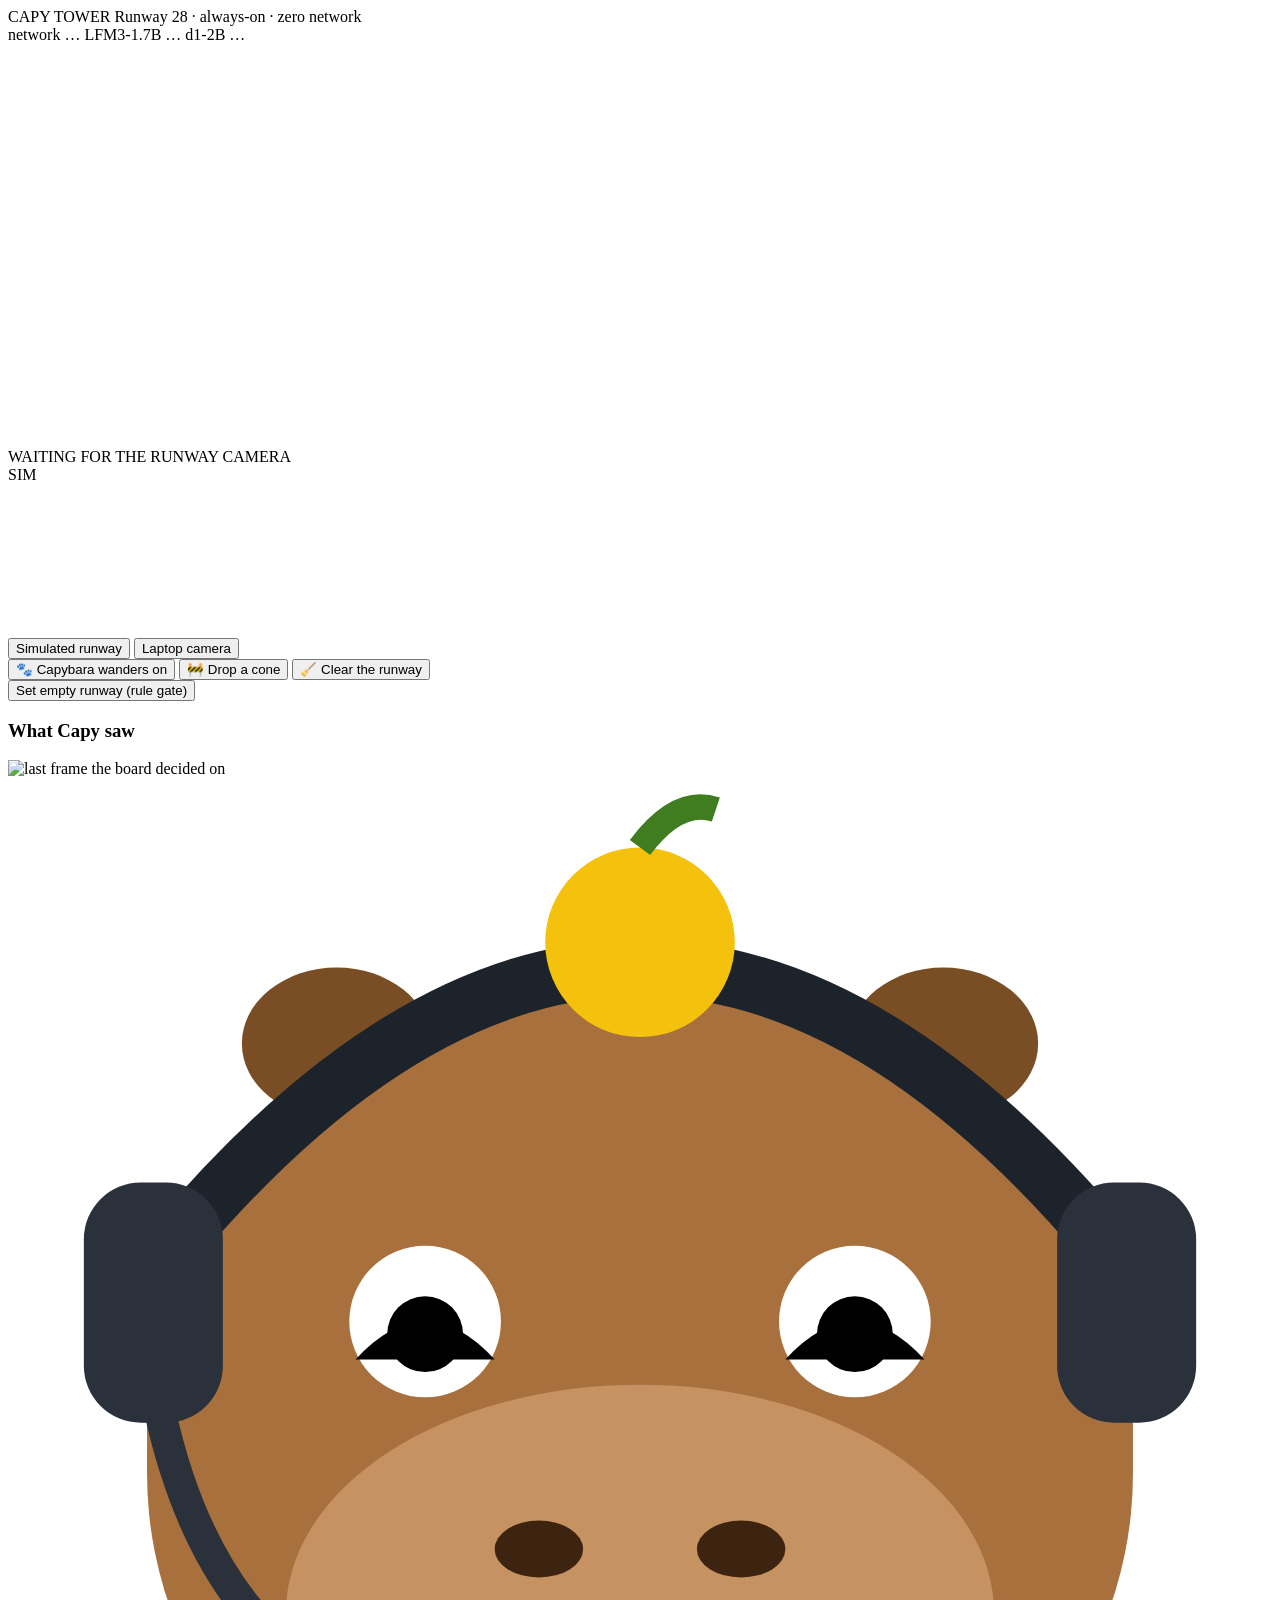
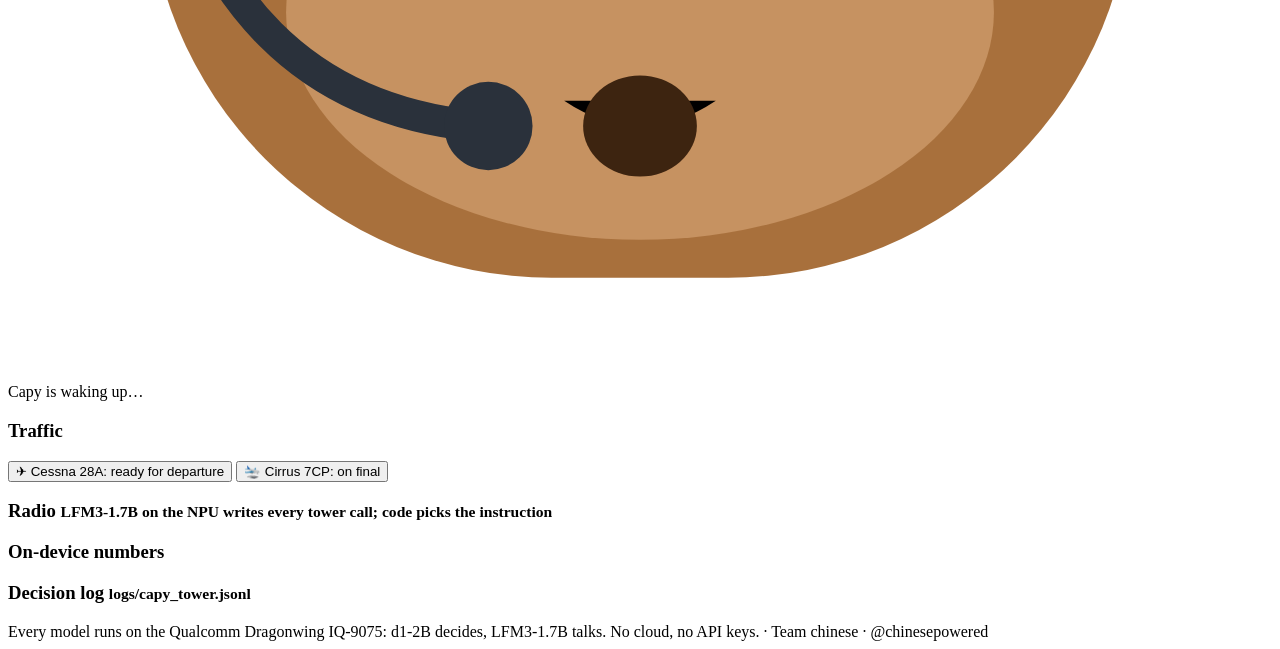
==== capy_tower/static/index.html @ d3e9fbf6 "Capy Tower: offline runway monitor on the Dragonwing IQ-9075 d1-2B (CPU) decides whether the runway " ====
<!doctype html>
<html lang="en">
<head>
<meta charset="utf-8">
<meta name="viewport" content="width=device-width, initial-scale=1">
<title>Capy Tower</title>
<link rel="stylesheet" href="/static/style.css">
</head>
<body>
<header>
  <div class="brand">
    <span class="logo">CAPY TOWER</span>
    <span class="sub">Runway 28 · always-on · zero network</span>
  </div>
  <div class="badges">
    <span id="b-net" class="badge">network …</span>
    <span id="b-lfm" class="badge">LFM3-1.7B …</span>
    <span id="b-gate" class="badge">d1-2B …</span>
  </div>
</header>

<main>
  <section class="left">
    <div class="viewwrap">
      <canvas id="view" width="640" height="400"></canvas>
      <div id="ribbon" class="ribbon wait">WAITING FOR THE RUNWAY CAMERA</div>
      <div id="simbadge" class="simbadge">SIM</div>
      <video id="video" playsinline muted></video>
    </div>
    <div class="controls">
      <div class="seg">
        <button id="m-sim" class="on">Simulated runway</button>
        <button id="m-cam">Laptop camera</button>
      </div>
      <div id="simctl" class="row">
        <button id="s-capy">🐾 Capybara wanders on</button>
        <button id="s-cone">🚧 Drop a cone</button>
        <button id="s-clear">🧹 Clear the runway</button>
      </div>
      <div id="rulectl" class="row hidden">
        <button id="s-base">Set empty runway (rule gate)</button>
      </div>
    </div>
    <div class="panel">
      <h3>What Capy saw <small id="d-meta"></small></h3>
      <div class="saw">
        <img id="d-img" alt="last frame the board decided on">
        <div class="bars" id="bars"></div>
      </div>
    </div>
  </section>

  <section class="right">
    <div class="panel capypanel">
      <svg id="capy" class="mood-chill" viewBox="0 0 200 190" aria-label="Capy the tower capybara">
        <ellipse cx="52" cy="42" rx="15" ry="12" fill="#7a4e24"/>
        <ellipse cx="148" cy="42" rx="15" ry="12" fill="#7a4e24"/>
        <rect x="22" y="34" width="156" height="140" rx="64" fill="#a8703c"/>
        <ellipse cx="100" cy="132" rx="56" ry="36" fill="#c69261"/>
        <ellipse cx="84" cy="122" rx="7" ry="4.5" fill="#3d2410"/>
        <ellipse cx="116" cy="122" rx="7" ry="4.5" fill="#3d2410"/>
        <g class="eyes e-chill"><path d="M55 88 q11 -8 22 0" /><path d="M123 88 q11 -8 22 0" /></g>
        <g class="eyes e-alert"><circle cx="66" cy="88" r="7"/><circle cx="134" cy="88" r="7"/></g>
        <g class="eyes e-alarmed"><circle cx="66" cy="86" r="12" fill="#fff"/><circle cx="134" cy="86" r="12" fill="#fff"/><circle cx="66" cy="88" r="6"/><circle cx="134" cy="88" r="6"/></g>
        <g class="eyes e-happy"><path d="M55 92 q11 -12 22 0" /><path d="M123 92 q11 -12 22 0" /></g>
        <path class="mouth m-calm" d="M88 146 q12 8 24 0"/>
        <ellipse class="mouth m-alarmed" cx="100" cy="150" rx="9" ry="8" fill="#3d2410"/>
        <path d="M26 74 Q100 -14 174 74" stroke="#1d232b" stroke-width="9" fill="none" stroke-linecap="round"/>
        <rect x="12" y="64" width="22" height="38" rx="9" fill="#2a313b"/>
        <rect x="166" y="64" width="22" height="38" rx="9" fill="#2a313b"/>
        <path d="M24 100 Q34 146 74 150" stroke="#2a313b" stroke-width="5" fill="none" stroke-linecap="round"/>
        <circle cx="76" cy="150" r="7" fill="#2a313b"/>
        <g class="yuzu"><circle cx="100" cy="26" r="15" fill="#f4c20d"/><path d="M100 11 q6 -8 12 -6" stroke="#3f7d20" stroke-width="4" fill="none"/></g>
      </svg>
      <div class="bubble">
        <div id="say" class="say">Capy is waking up…</div>
        <div id="saymeta" class="saymeta"></div>
      </div>
    </div>

    <div class="panel">
      <h3>Traffic</h3>
      <div id="traffic" class="traffic"></div>
      <div class="row">
        <button id="r-takeoff">✈ Cessna 28A: ready for departure</button>
        <button id="r-landing">🛬 Cirrus 7CP: on final</button>
      </div>
    </div>

    <div class="panel">
      <h3>Radio <small>LFM3-1.7B on the NPU writes every tower call; code picks the instruction</small></h3>
      <div id="radio" class="radio"></div>
    </div>

    <div class="panel">
      <h3>On-device numbers</h3>
      <div id="metrics" class="metrics"></div>
    </div>

    <div class="panel">
      <h3>Decision log <small id="logpath">logs/capy_tower.jsonl</small></h3>
      <pre id="log" class="log"></pre>
    </div>
  </section>
</main>

<footer>
  Every model runs on the Qualcomm Dragonwing IQ-9075: d1-2B decides, LFM3-1.7B talks. No cloud, no API keys.
  · Team chinese · @chinesepowered
</footer>
<script src="/static/app.js"></script>
</body>
</html>
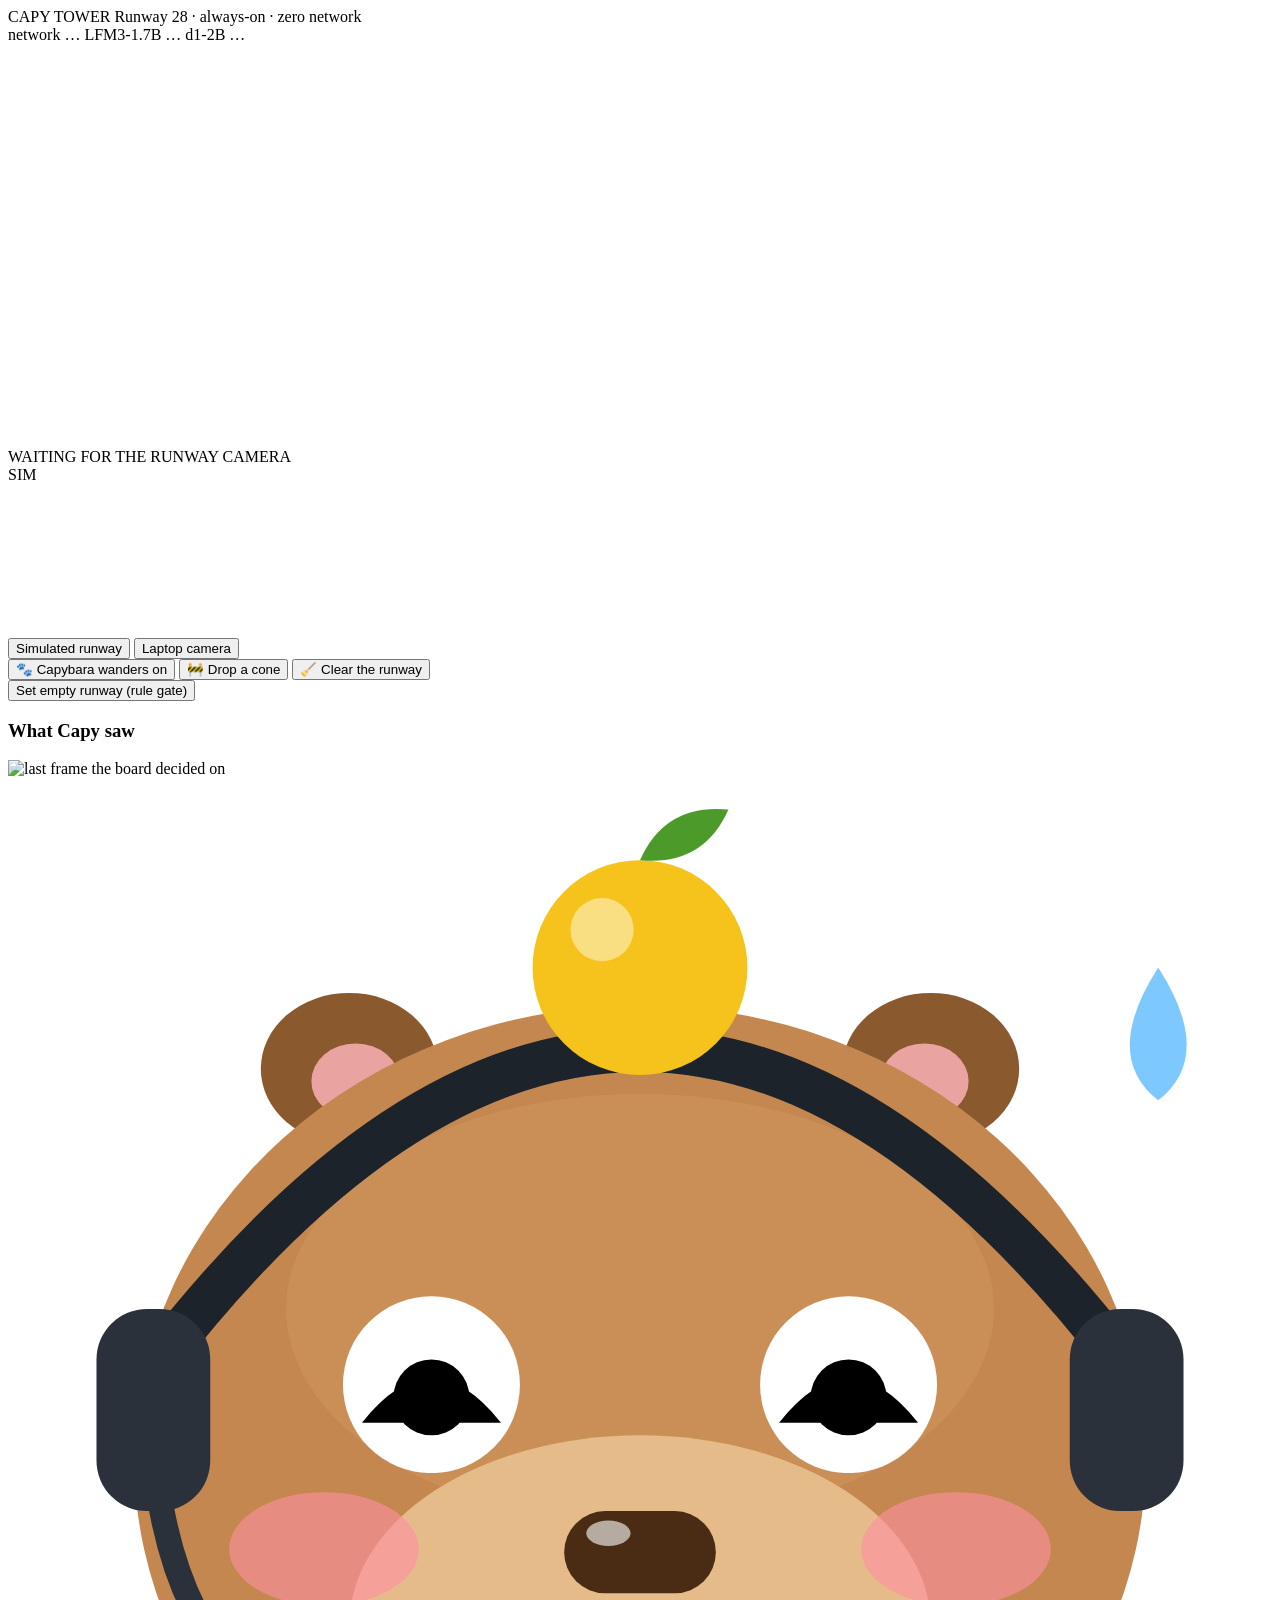
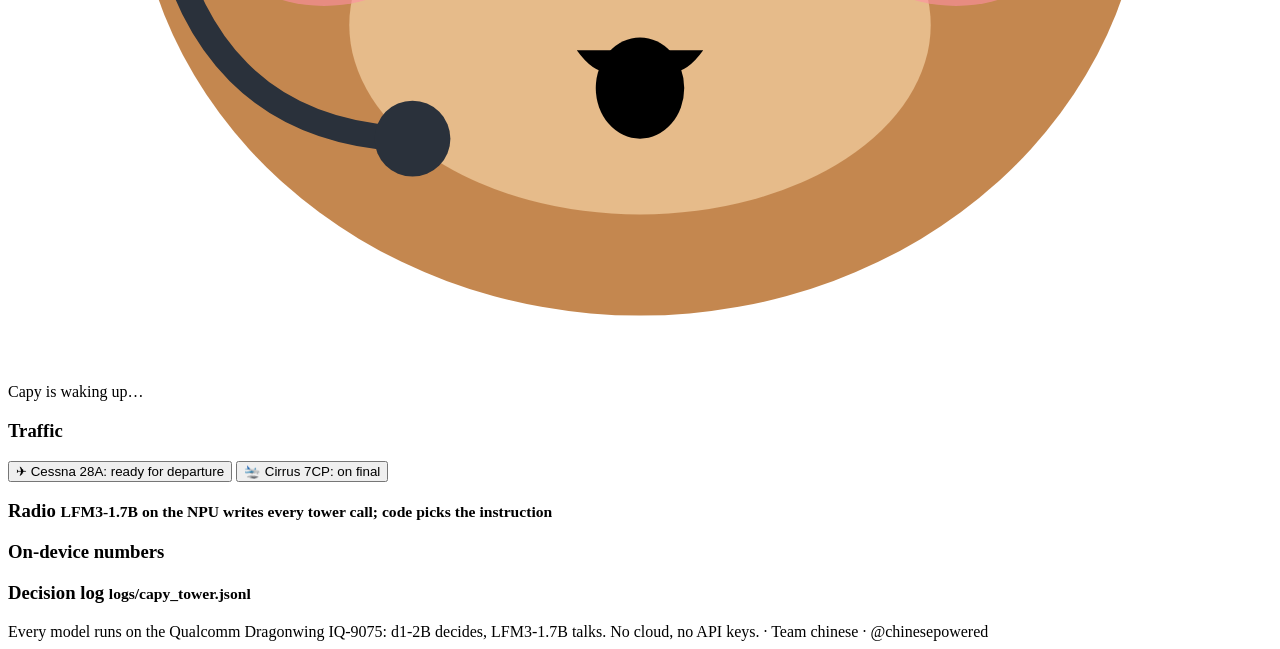
==== commit dbcee82c: "Cuter Capy: round face, sparkly eyes, rosy cheeks, yuzu" ====
--- a/capy_tower/static/index.html
+++ b/capy_tower/static/index.html
@@ -53,24 +53,49 @@
   <section class="right">
     <div class="panel capypanel">
       <svg id="capy" class="mood-chill" viewBox="0 0 200 190" aria-label="Capy the tower capybara">
-        <ellipse cx="52" cy="42" rx="15" ry="12" fill="#7a4e24"/>
-        <ellipse cx="148" cy="42" rx="15" ry="12" fill="#7a4e24"/>
-        <rect x="22" y="34" width="156" height="140" rx="64" fill="#a8703c"/>
-        <ellipse cx="100" cy="132" rx="56" ry="36" fill="#c69261"/>
-        <ellipse cx="84" cy="122" rx="7" ry="4.5" fill="#3d2410"/>
-        <ellipse cx="116" cy="122" rx="7" ry="4.5" fill="#3d2410"/>
-        <g class="eyes e-chill"><path d="M55 88 q11 -8 22 0" /><path d="M123 88 q11 -8 22 0" /></g>
-        <g class="eyes e-alert"><circle cx="66" cy="88" r="7"/><circle cx="134" cy="88" r="7"/></g>
-        <g class="eyes e-alarmed"><circle cx="66" cy="86" r="12" fill="#fff"/><circle cx="134" cy="86" r="12" fill="#fff"/><circle cx="66" cy="88" r="6"/><circle cx="134" cy="88" r="6"/></g>
-        <g class="eyes e-happy"><path d="M55 92 q11 -12 22 0" /><path d="M123 92 q11 -12 22 0" /></g>
-        <path class="mouth m-calm" d="M88 146 q12 8 24 0"/>
-        <ellipse class="mouth m-alarmed" cx="100" cy="150" rx="9" ry="8" fill="#3d2410"/>
-        <path d="M26 74 Q100 -14 174 74" stroke="#1d232b" stroke-width="9" fill="none" stroke-linecap="round"/>
-        <rect x="12" y="64" width="22" height="38" rx="9" fill="#2a313b"/>
-        <rect x="166" y="64" width="22" height="38" rx="9" fill="#2a313b"/>
-        <path d="M24 100 Q34 146 74 150" stroke="#2a313b" stroke-width="5" fill="none" stroke-linecap="round"/>
-        <circle cx="76" cy="150" r="7" fill="#2a313b"/>
-        <g class="yuzu"><circle cx="100" cy="26" r="15" fill="#f4c20d"/><path d="M100 11 q6 -8 12 -6" stroke="#3f7d20" stroke-width="4" fill="none"/></g>
+        <!-- ears -->
+        <ellipse cx="54" cy="46" rx="14" ry="12" fill="#8a5a2e"/>
+        <ellipse cx="146" cy="46" rx="14" ry="12" fill="#8a5a2e"/>
+        <ellipse cx="55" cy="48" rx="7" ry="6" fill="#e9a3a0"/>
+        <ellipse cx="145" cy="48" rx="7" ry="6" fill="#e9a3a0"/>
+        <!-- big round head and soft muzzle -->
+        <ellipse cx="100" cy="108" rx="80" ry="72" fill="#c4874f"/>
+        <ellipse cx="100" cy="84" rx="56" ry="34" fill="#d09660" opacity=".55"/>
+        <ellipse cx="100" cy="134" rx="46" ry="30" fill="#e6bb8a"/>
+        <!-- rosy cheeks -->
+        <ellipse cx="50" cy="122" rx="15" ry="9" fill="#ff8fa3" opacity=".6"/>
+        <ellipse cx="150" cy="122" rx="15" ry="9" fill="#ff8fa3" opacity=".6"/>
+        <!-- eyes, one set per mood -->
+        <g class="eyes e-chill"><path d="M56 98 q11 9 22 0" /><path d="M122 98 q11 9 22 0" /></g>
+        <g class="eyes e-alert">
+          <ellipse cx="67" cy="98" rx="10" ry="12"/><ellipse cx="133" cy="98" rx="10" ry="12"/>
+          <circle cx="71" cy="93" r="4" fill="#fff" stroke="none"/><circle cx="137" cy="93" r="4" fill="#fff" stroke="none"/>
+          <circle cx="64" cy="103" r="2" fill="#fff" stroke="none"/><circle cx="130" cy="103" r="2" fill="#fff" stroke="none"/>
+        </g>
+        <g class="eyes e-alarmed">
+          <circle cx="67" cy="96" r="14" fill="#fff" stroke-width="3"/><circle cx="133" cy="96" r="14" fill="#fff" stroke-width="3"/>
+          <circle cx="67" cy="98" r="6" stroke="none"/><circle cx="133" cy="98" r="6" stroke="none"/>
+          <path d="M182 30 q9 14 0 21 q-9 -7 0 -21z" style="fill:#7cc8ff;stroke:none"/>
+        </g>
+        <g class="eyes e-happy"><path d="M56 102 q11 -14 22 0" /><path d="M122 102 q11 -14 22 0" /></g>
+        <!-- little nose with a shine -->
+        <rect x="88" y="116" width="24" height="13" rx="6.5" fill="#4a2c14"/>
+        <ellipse cx="95" cy="119.5" rx="3.5" ry="2" fill="#fff" opacity=".6"/>
+        <!-- mouths -->
+        <path class="mouth m-calm" d="M90 138 q5 7 10 0 q5 7 10 0"/>
+        <ellipse class="mouth m-alarmed" cx="100" cy="144" rx="7" ry="8"/>
+        <!-- headset -->
+        <path d="M24 92 Q100 -6 176 92" stroke="#1d232b" stroke-width="7" fill="none" stroke-linecap="round"/>
+        <rect x="14" y="84" width="18" height="32" rx="8" fill="#2a313b"/>
+        <rect x="168" y="84" width="18" height="32" rx="8" fill="#2a313b"/>
+        <path d="M24 114 Q30 150 62 152" stroke="#2a313b" stroke-width="4" fill="none" stroke-linecap="round"/>
+        <circle cx="64" cy="152" r="6" fill="#2a313b"/>
+        <!-- the yuzu every capybara deserves -->
+        <g class="yuzu">
+          <circle cx="100" cy="30" r="17" fill="#f6c21c"/>
+          <circle cx="94" cy="24" r="5" fill="#fff" opacity=".45"/>
+          <path d="M100 13 q4 -9 14 -8 q-4 9 -14 8z" fill="#4c9a2a"/>
+        </g>
       </svg>
       <div class="bubble">
         <div id="say" class="say">Capy is waking up…</div>
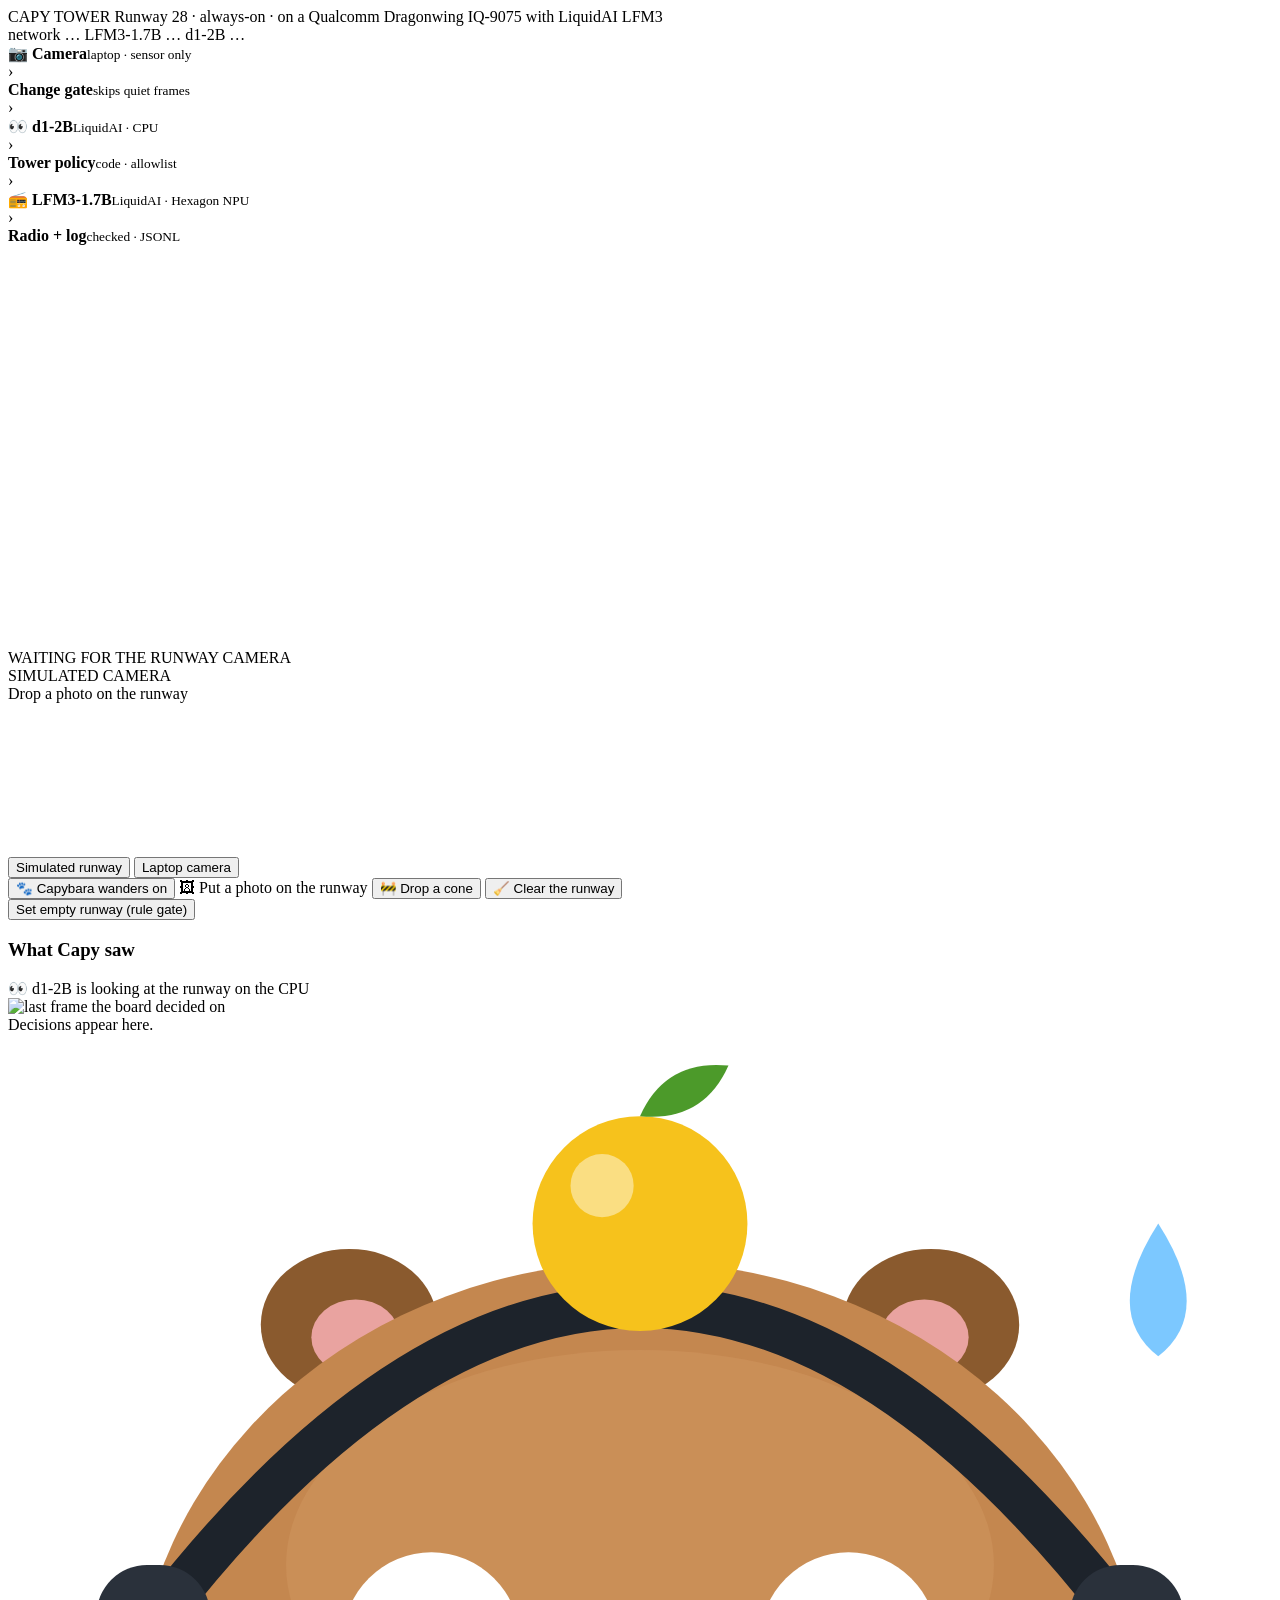
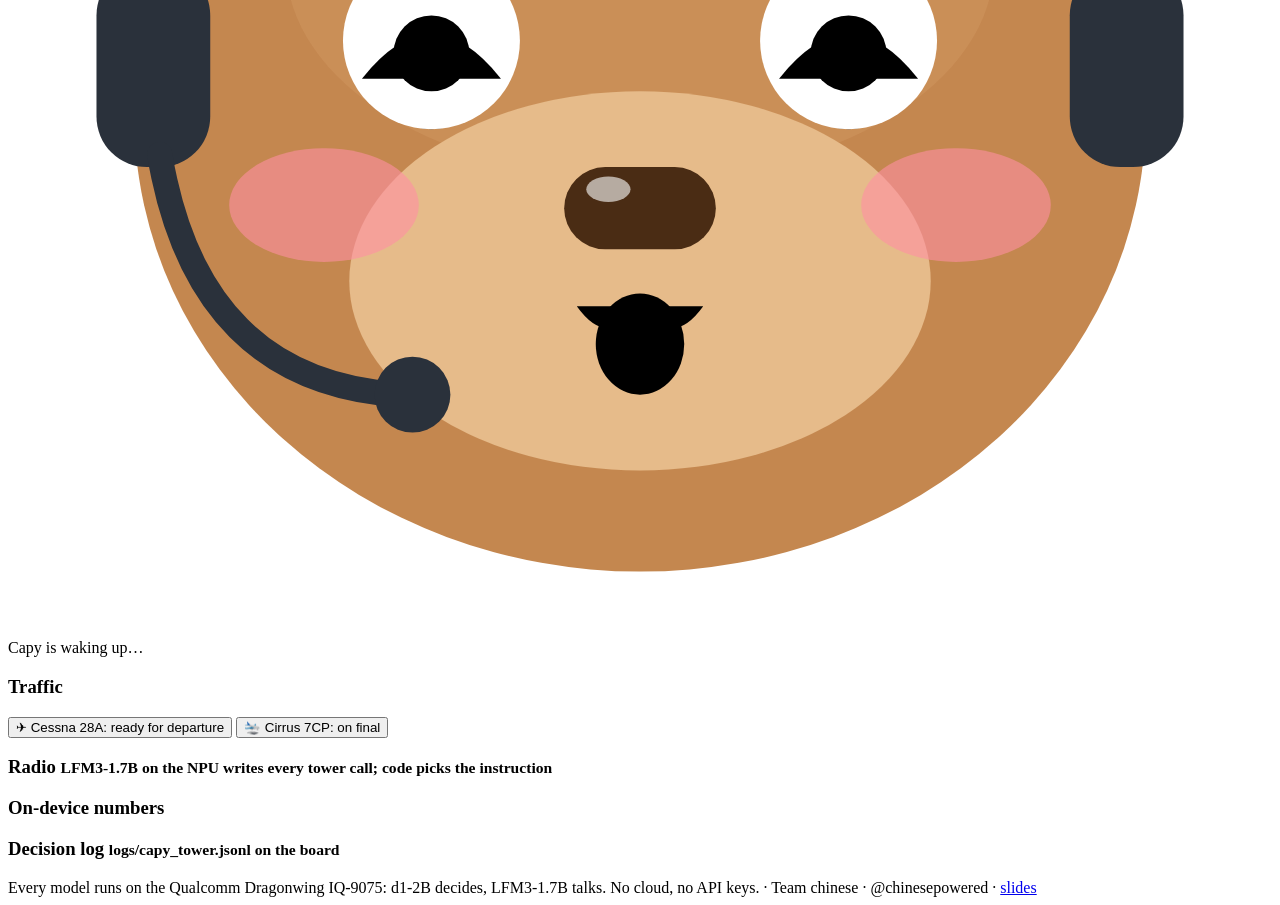
==== commit 16b91f78: "Photo upload for live demos, pipeline strip and d1 progress on the tower screen, combined blocked sc" ====
--- a/capy_tower/static/index.html
+++ b/capy_tower/static/index.html
@@ -10,21 +10,36 @@
 <header>
   <div class="brand">
     <span class="logo">CAPY TOWER</span>
-    <span class="sub">Runway 28 · always-on · zero network</span>
+    <span class="sub">Runway 28 · always-on · on a Qualcomm Dragonwing IQ-9075 with LiquidAI LFM3</span>
   </div>
   <div class="badges">
-    <span id="b-net" class="badge">network …</span>
+    <span id="b-net" class="badge big">network …</span>
     <span id="b-lfm" class="badge">LFM3-1.7B …</span>
     <span id="b-gate" class="badge">d1-2B …</span>
   </div>
 </header>
 
+<nav class="pipe" aria-label="What the board is doing">
+  <div class="stage" id="p-cam"><b>📷 Camera</b><small>laptop · sensor only</small></div>
+  <span class="arr">›</span>
+  <div class="stage" id="p-gate"><b>Change gate</b><small>skips quiet frames</small></div>
+  <span class="arr">›</span>
+  <div class="stage" id="p-d1"><b>👀 d1-2B</b><small>LiquidAI · CPU</small></div>
+  <span class="arr">›</span>
+  <div class="stage" id="p-pol"><b>Tower policy</b><small>code · allowlist</small></div>
+  <span class="arr">›</span>
+  <div class="stage" id="p-lfm"><b>📻 LFM3-1.7B</b><small>LiquidAI · Hexagon NPU</small></div>
+  <span class="arr">›</span>
+  <div class="stage" id="p-radio"><b>Radio + log</b><small>checked · JSONL</small></div>
+</nav>
+
 <main>
   <section class="left">
-    <div class="viewwrap">
+    <div class="viewwrap" id="viewwrap">
       <canvas id="view" width="640" height="400"></canvas>
       <div id="ribbon" class="ribbon wait">WAITING FOR THE RUNWAY CAMERA</div>
-      <div id="simbadge" class="simbadge">SIM</div>
+      <div id="simbadge" class="simbadge">SIMULATED CAMERA</div>
+      <div id="dropzone" class="dropzone">Drop a photo on the runway</div>
       <video id="video" playsinline muted></video>
     </div>
     <div class="controls">
@@ -34,6 +49,8 @@
       </div>
       <div id="simctl" class="row">
         <button id="s-capy">🐾 Capybara wanders on</button>
+        <label class="btn" for="s-photo">🖼 Put a photo on the runway</label>
+        <input id="s-photo" type="file" accept="image/*" hidden>
         <button id="s-cone">🚧 Drop a cone</button>
         <button id="s-clear">🧹 Clear the runway</button>
       </div>
@@ -43,9 +60,13 @@
     </div>
     <div class="panel">
       <h3>What Capy saw <small id="d-meta"></small></h3>
+      <div id="d1wait" class="d1wait hidden">
+        <span>👀 d1-2B is looking at the runway on the CPU</span>
+        <div class="prog"><div id="d1prog"></div></div>
+      </div>
       <div class="saw">
         <img id="d-img" alt="last frame the board decided on">
-        <div class="bars" id="bars"></div>
+        <div class="bars" id="bars"><div class="hint">Decisions appear here.</div></div>
       </div>
     </div>
   </section>
@@ -53,19 +74,15 @@
   <section class="right">
     <div class="panel capypanel">
       <svg id="capy" class="mood-chill" viewBox="0 0 200 190" aria-label="Capy the tower capybara">
-        <!-- ears -->
         <ellipse cx="54" cy="46" rx="14" ry="12" fill="#8a5a2e"/>
         <ellipse cx="146" cy="46" rx="14" ry="12" fill="#8a5a2e"/>
         <ellipse cx="55" cy="48" rx="7" ry="6" fill="#e9a3a0"/>
         <ellipse cx="145" cy="48" rx="7" ry="6" fill="#e9a3a0"/>
-        <!-- big round head and soft muzzle -->
         <ellipse cx="100" cy="108" rx="80" ry="72" fill="#c4874f"/>
         <ellipse cx="100" cy="84" rx="56" ry="34" fill="#d09660" opacity=".55"/>
         <ellipse cx="100" cy="134" rx="46" ry="30" fill="#e6bb8a"/>
-        <!-- rosy cheeks -->
         <ellipse cx="50" cy="122" rx="15" ry="9" fill="#ff8fa3" opacity=".6"/>
         <ellipse cx="150" cy="122" rx="15" ry="9" fill="#ff8fa3" opacity=".6"/>
-        <!-- eyes, one set per mood -->
         <g class="eyes e-chill"><path d="M56 98 q11 9 22 0" /><path d="M122 98 q11 9 22 0" /></g>
         <g class="eyes e-alert">
           <ellipse cx="67" cy="98" rx="10" ry="12"/><ellipse cx="133" cy="98" rx="10" ry="12"/>
@@ -78,19 +95,15 @@
           <path d="M182 30 q9 14 0 21 q-9 -7 0 -21z" style="fill:#7cc8ff;stroke:none"/>
         </g>
         <g class="eyes e-happy"><path d="M56 102 q11 -14 22 0" /><path d="M122 102 q11 -14 22 0" /></g>
-        <!-- little nose with a shine -->
         <rect x="88" y="116" width="24" height="13" rx="6.5" fill="#4a2c14"/>
         <ellipse cx="95" cy="119.5" rx="3.5" ry="2" fill="#fff" opacity=".6"/>
-        <!-- mouths -->
         <path class="mouth m-calm" d="M90 138 q5 7 10 0 q5 7 10 0"/>
         <ellipse class="mouth m-alarmed" cx="100" cy="144" rx="7" ry="8"/>
-        <!-- headset -->
         <path d="M24 92 Q100 -6 176 92" stroke="#1d232b" stroke-width="7" fill="none" stroke-linecap="round"/>
         <rect x="14" y="84" width="18" height="32" rx="8" fill="#2a313b"/>
         <rect x="168" y="84" width="18" height="32" rx="8" fill="#2a313b"/>
         <path d="M24 114 Q30 150 62 152" stroke="#2a313b" stroke-width="4" fill="none" stroke-linecap="round"/>
         <circle cx="64" cy="152" r="6" fill="#2a313b"/>
-        <!-- the yuzu every capybara deserves -->
         <g class="yuzu">
           <circle cx="100" cy="30" r="17" fill="#f6c21c"/>
           <circle cx="94" cy="24" r="5" fill="#fff" opacity=".45"/>
@@ -123,7 +136,7 @@
     </div>
 
     <div class="panel">
-      <h3>Decision log <small id="logpath">logs/capy_tower.jsonl</small></h3>
+      <h3>Decision log <small>logs/capy_tower.jsonl on the board</small></h3>
       <pre id="log" class="log"></pre>
     </div>
   </section>
@@ -131,7 +144,7 @@
 
 <footer>
   Every model runs on the Qualcomm Dragonwing IQ-9075: d1-2B decides, LFM3-1.7B talks. No cloud, no API keys.
-  · Team chinese · @chinesepowered
+  · Team chinese · @chinesepowered · <a href="/static/slides.html">slides</a>
 </footer>
 <script src="/static/app.js"></script>
 </body>
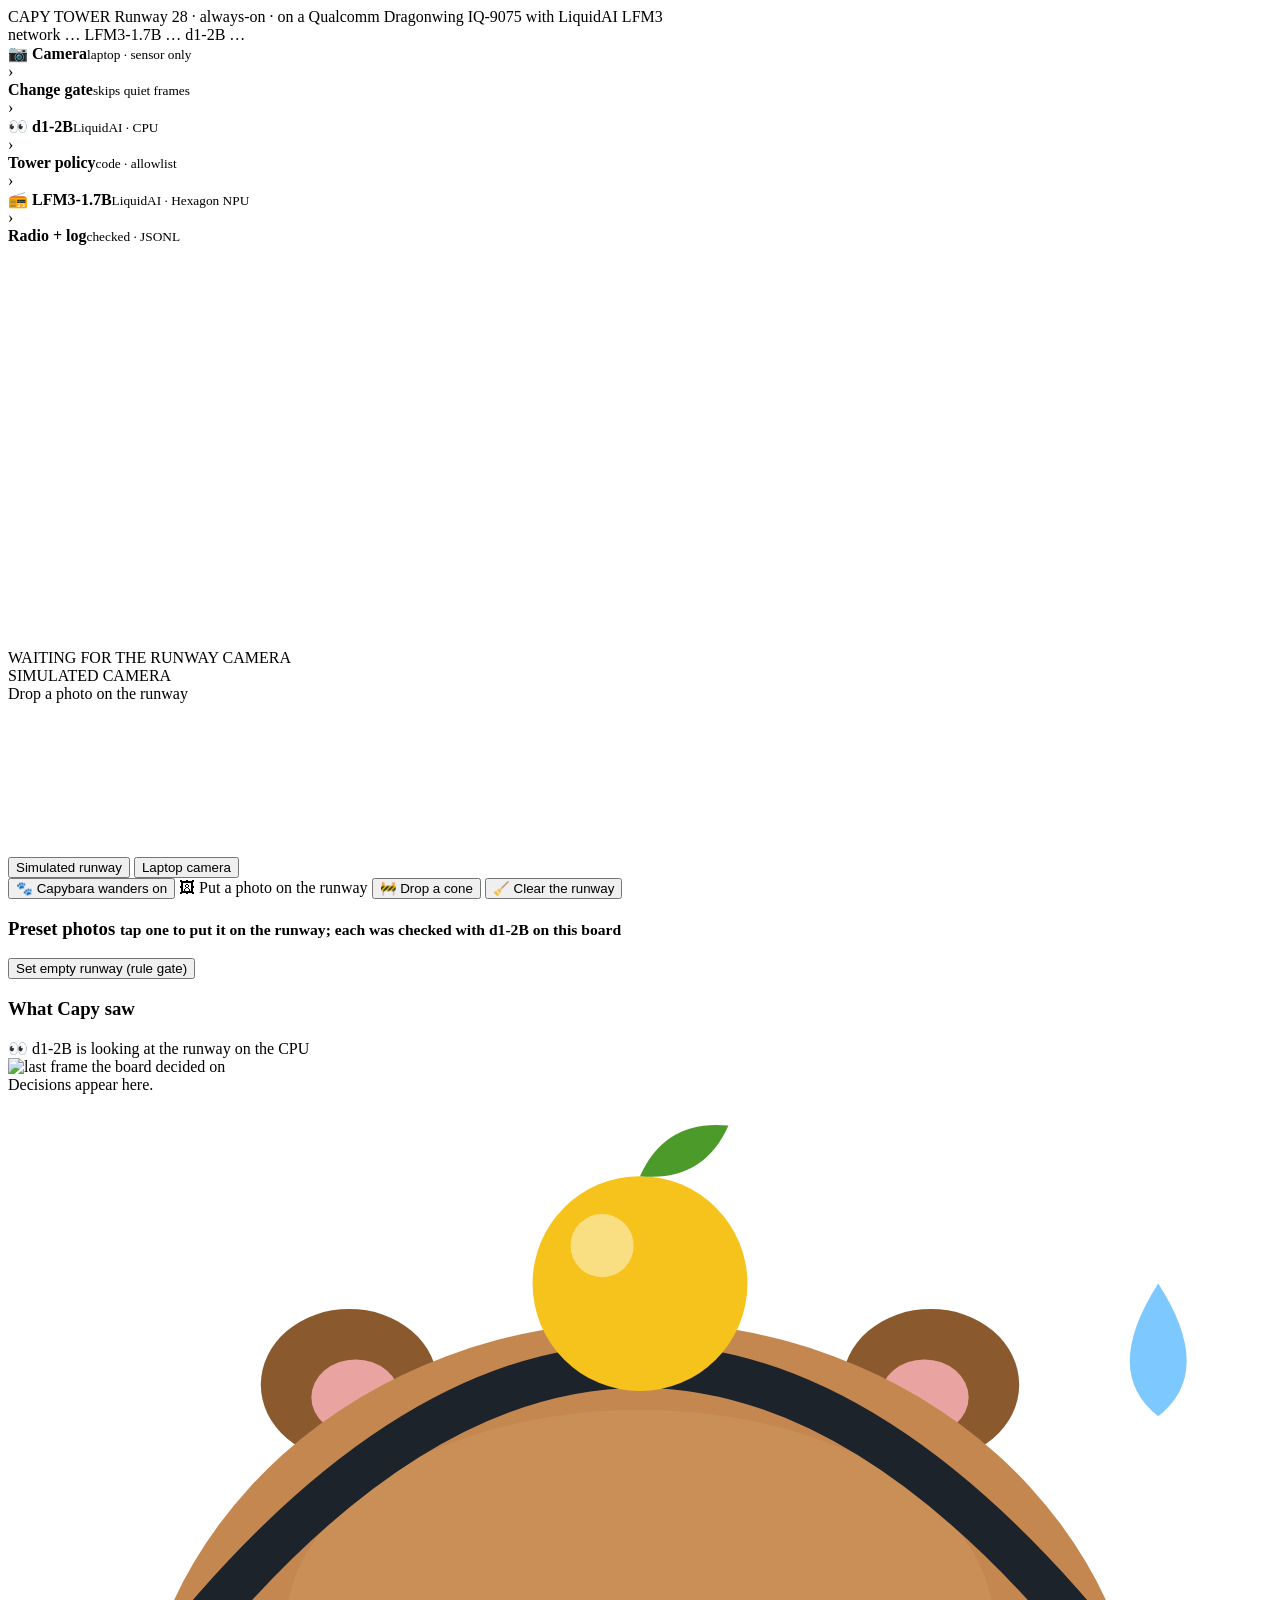
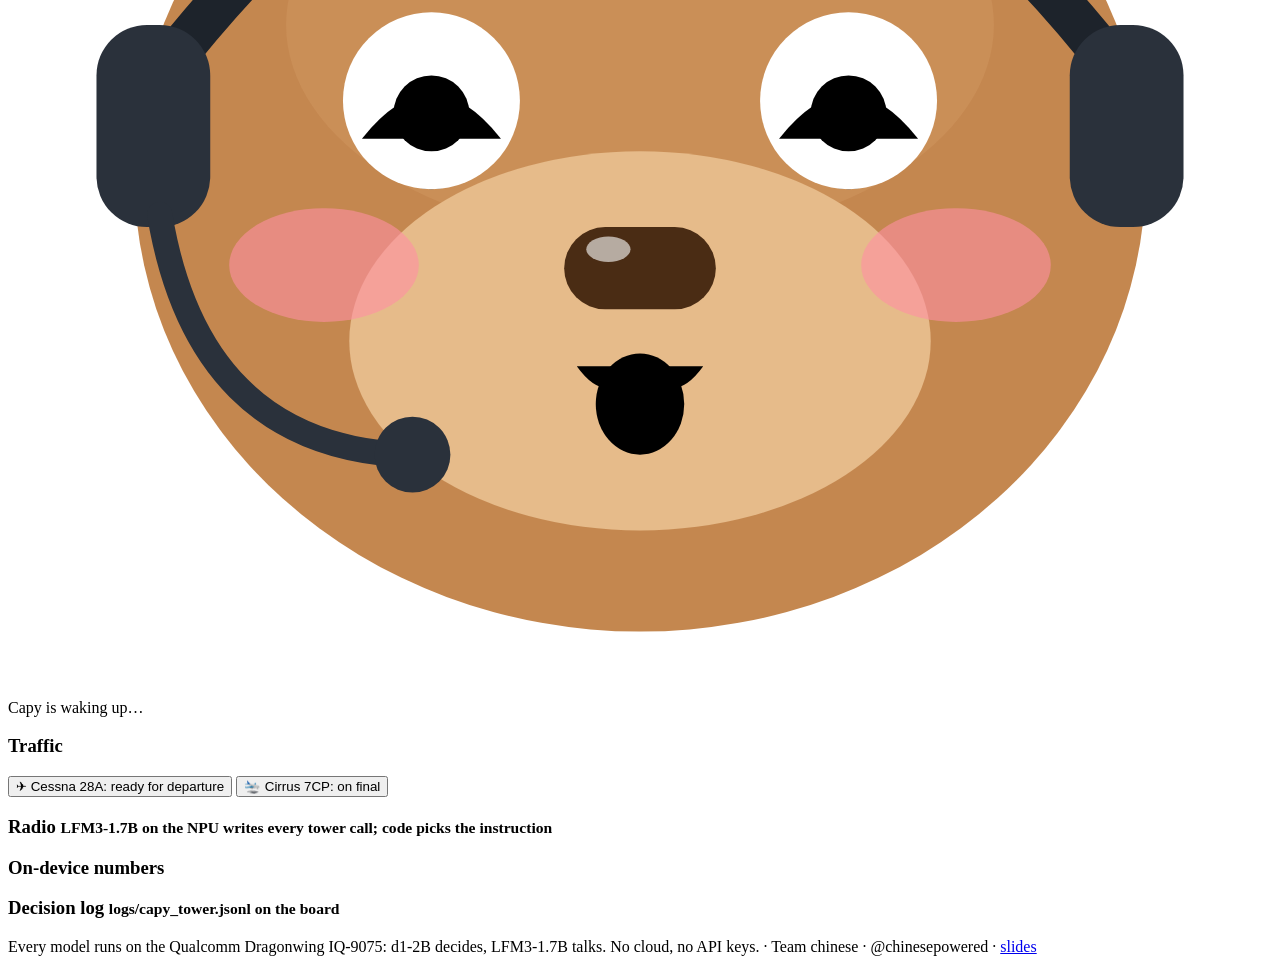
==== commit e9835697: "Preset runway photos, each checked with d1-2B on the board" ====
--- a/capy_tower/static/index.html
+++ b/capy_tower/static/index.html
@@ -53,6 +53,10 @@
         <input id="s-photo" type="file" accept="image/*" hidden>
         <button id="s-cone">🚧 Drop a cone</button>
         <button id="s-clear">🧹 Clear the runway</button>
+      </div>
+      <div class="presetwrap">
+        <h3>Preset photos <small>tap one to put it on the runway; each was checked with d1-2B on this board</small></h3>
+        <div id="presets" class="presets"></div>
       </div>
       <div id="rulectl" class="row hidden">
         <button id="s-base">Set empty runway (rule gate)</button>
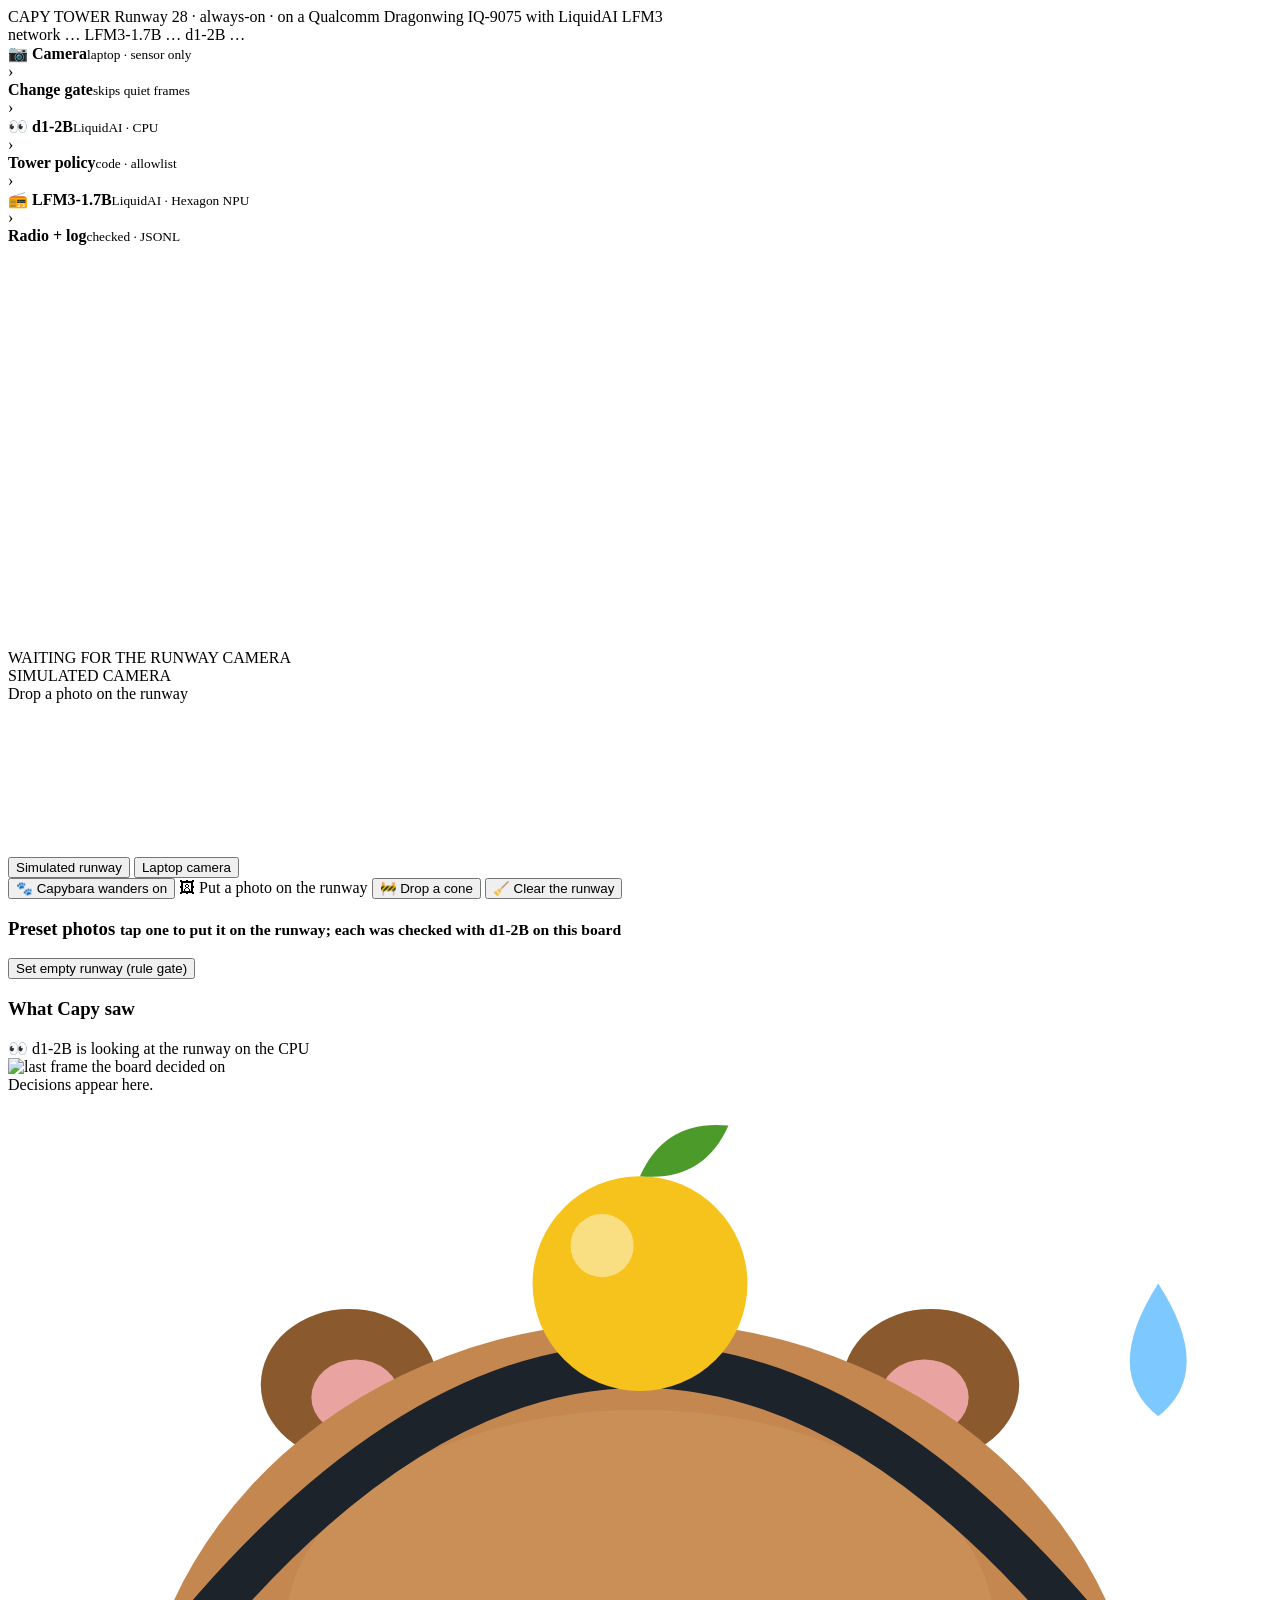
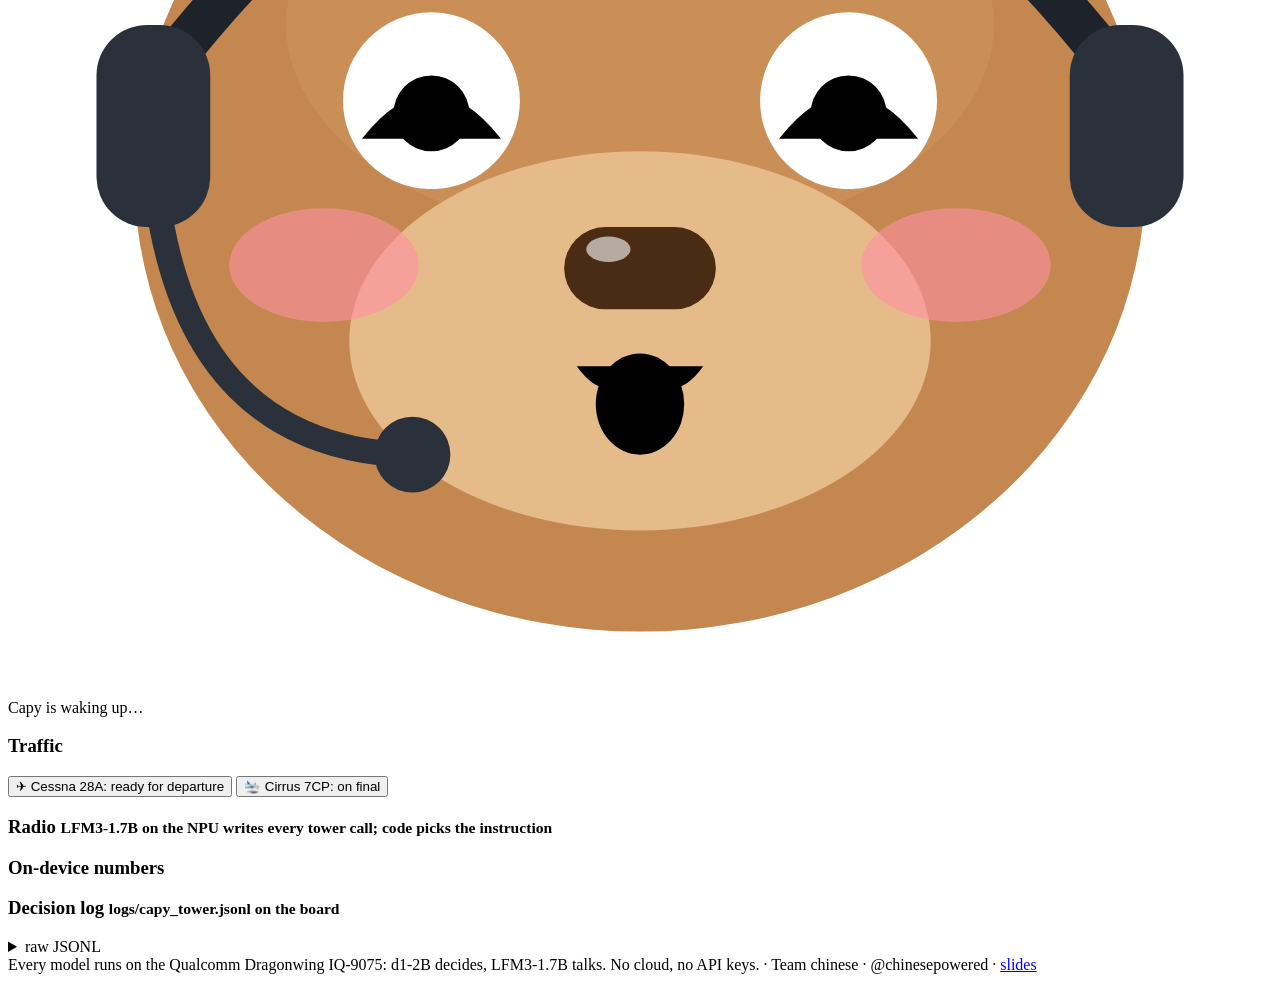
==== commit 4d4bc317: "Realistic runway hazards as presets, readable decision log, punctuation cleanup" ====
--- a/capy_tower/static/index.html
+++ b/capy_tower/static/index.html
@@ -141,7 +141,8 @@
 
     <div class="panel">
       <h3>Decision log <small>logs/capy_tower.jsonl on the board</small></h3>
-      <pre id="log" class="log"></pre>
+      <div id="log" class="logrows"></div>
+      <details class="rawlog"><summary>raw JSONL</summary><pre id="lograw" class="log"></pre></details>
     </div>
   </section>
 </main>
